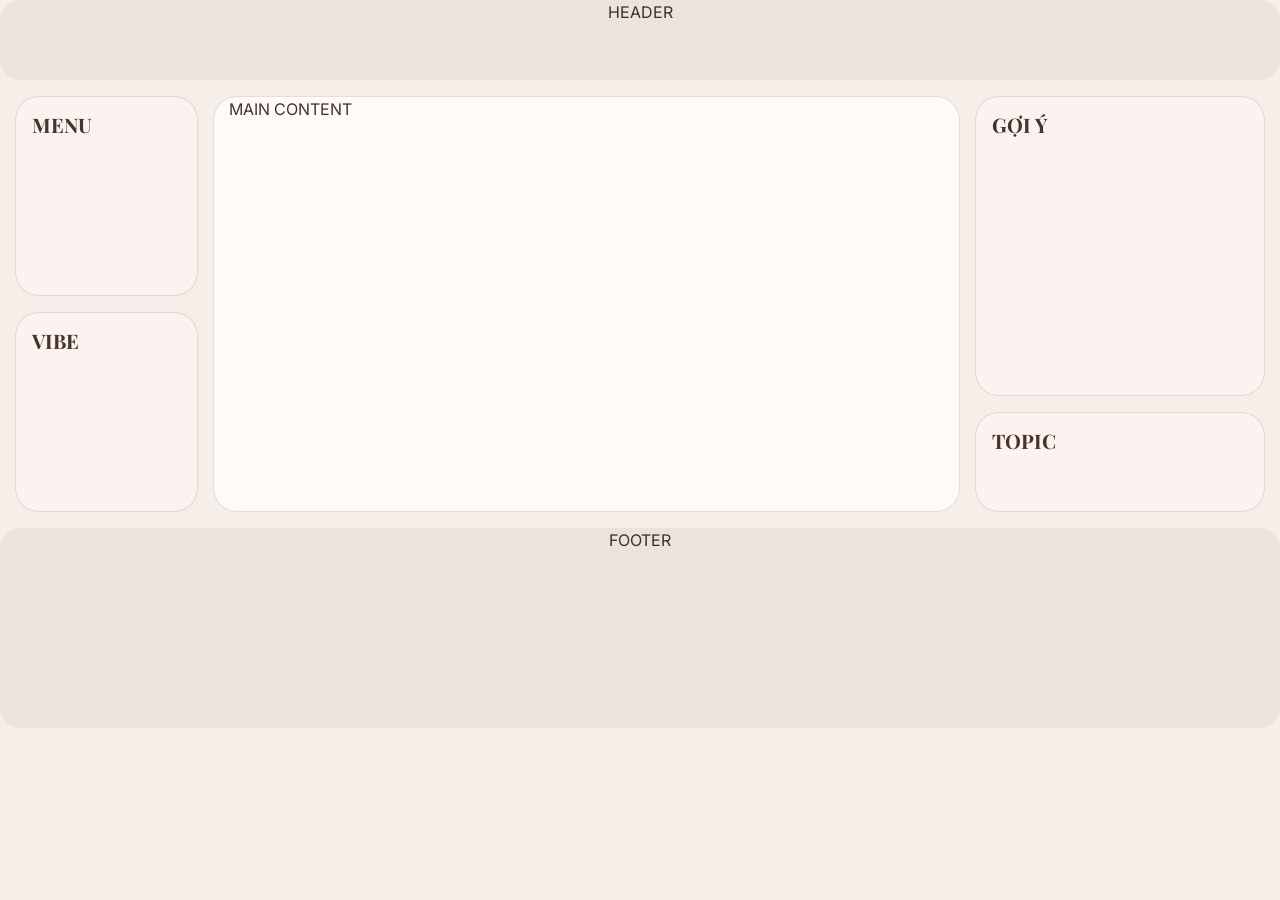
==== index.html @ 532f4265 "init: basic layout" ====
<!DOCTYPE html>
<html>
<head>
    <title>Layout Trang Chủ</title>
    <meta charset="UTF-8">

    <!-- Bootstrap -->
    <link rel="stylesheet" href="https://cdn.jsdelivr.net/npm/bootstrap@4.6.2/dist/css/bootstrap.min.css">

    <!-- Font -->
    <link href="https://fonts.googleapis.com/css2?family=Inter:wght@400;600&family=Playfair+Display:wght@700&display=swap" rel="stylesheet">

    <!-- CSS -->
    <link rel="stylesheet" href="style.css">
</head>
<body>

<div class="container-fluid">

    <!-- HEADER -->
    <div class="row">
        <div class="col-12 bg-dark text-center" style="height: 80px;">
            HEADER
        </div>
    </div>

    <!-- MAIN -->
    <div class="row mt-3">

        <!-- LEFT -->
        <div class="col-md-2">
            <div class="bg-light p-3 mb-3" style="min-height: 200px;">
                <h5>MENU</h5>
            </div>

            <div class="bg-light p-3" style="min-height: 200px;">
                <h5>VIBE</h5>
            </div>
        </div>

        <!-- CENTER -->
        <div class="col-md-7 bg-white" style="min-height: 400px;">
            MAIN CONTENT
        </div>

        <!-- RIGHT -->
        <div class="col-md-3">
            <div class="bg-light p-3 mb-3" style="min-height: 300px;">
                <h5>GỢI Ý</h5>
            </div>

            <div class="bg-light p-3" style="min-height: 100px;">
                <h5>TOPIC</h5>
            </div>
        </div>
    </div>

    <!-- FOOTER -->
    <div class="row mt-3">
        <div class="col-12 bg-dark text-center" style="height: 200px;">
            FOOTER
        </div>
    </div>

</div>

</body>
</html>
---- style.css ----
body {
    background-color: #f5eee9;
    color: #46332c;
    font-family: 'Inter', sans-serif;
}

/* HEADER + FOOTER */
.bg-dark {
    background-color: #eee2dc !important;
    color: #3b312d !important;
    border-radius: 20px;
}


/* BOX */
.bg-light {
    background-color: #fcf2ef !important;
    border: 1px solid rgba(121, 91, 74, 0.18);
    border-radius: 24px;
}

/* MAIN */
.bg-white {
    background-color: #fffaf7 !important;
    border: 1px solid rgba(121, 91, 74, 0.18);
    border-radius: 24px;
}

/* TIÊU ĐỀ */
h5 {
    color: #46332c;
    font-weight: 700;
    font-family: 'Playfair Display', serif;
}

/* BUTTON */
.btn-pink {
    background-color: #d69096;
    color: white;
    border: none;
}

.btn-pink:hover {
    background-color: #be7079;
}
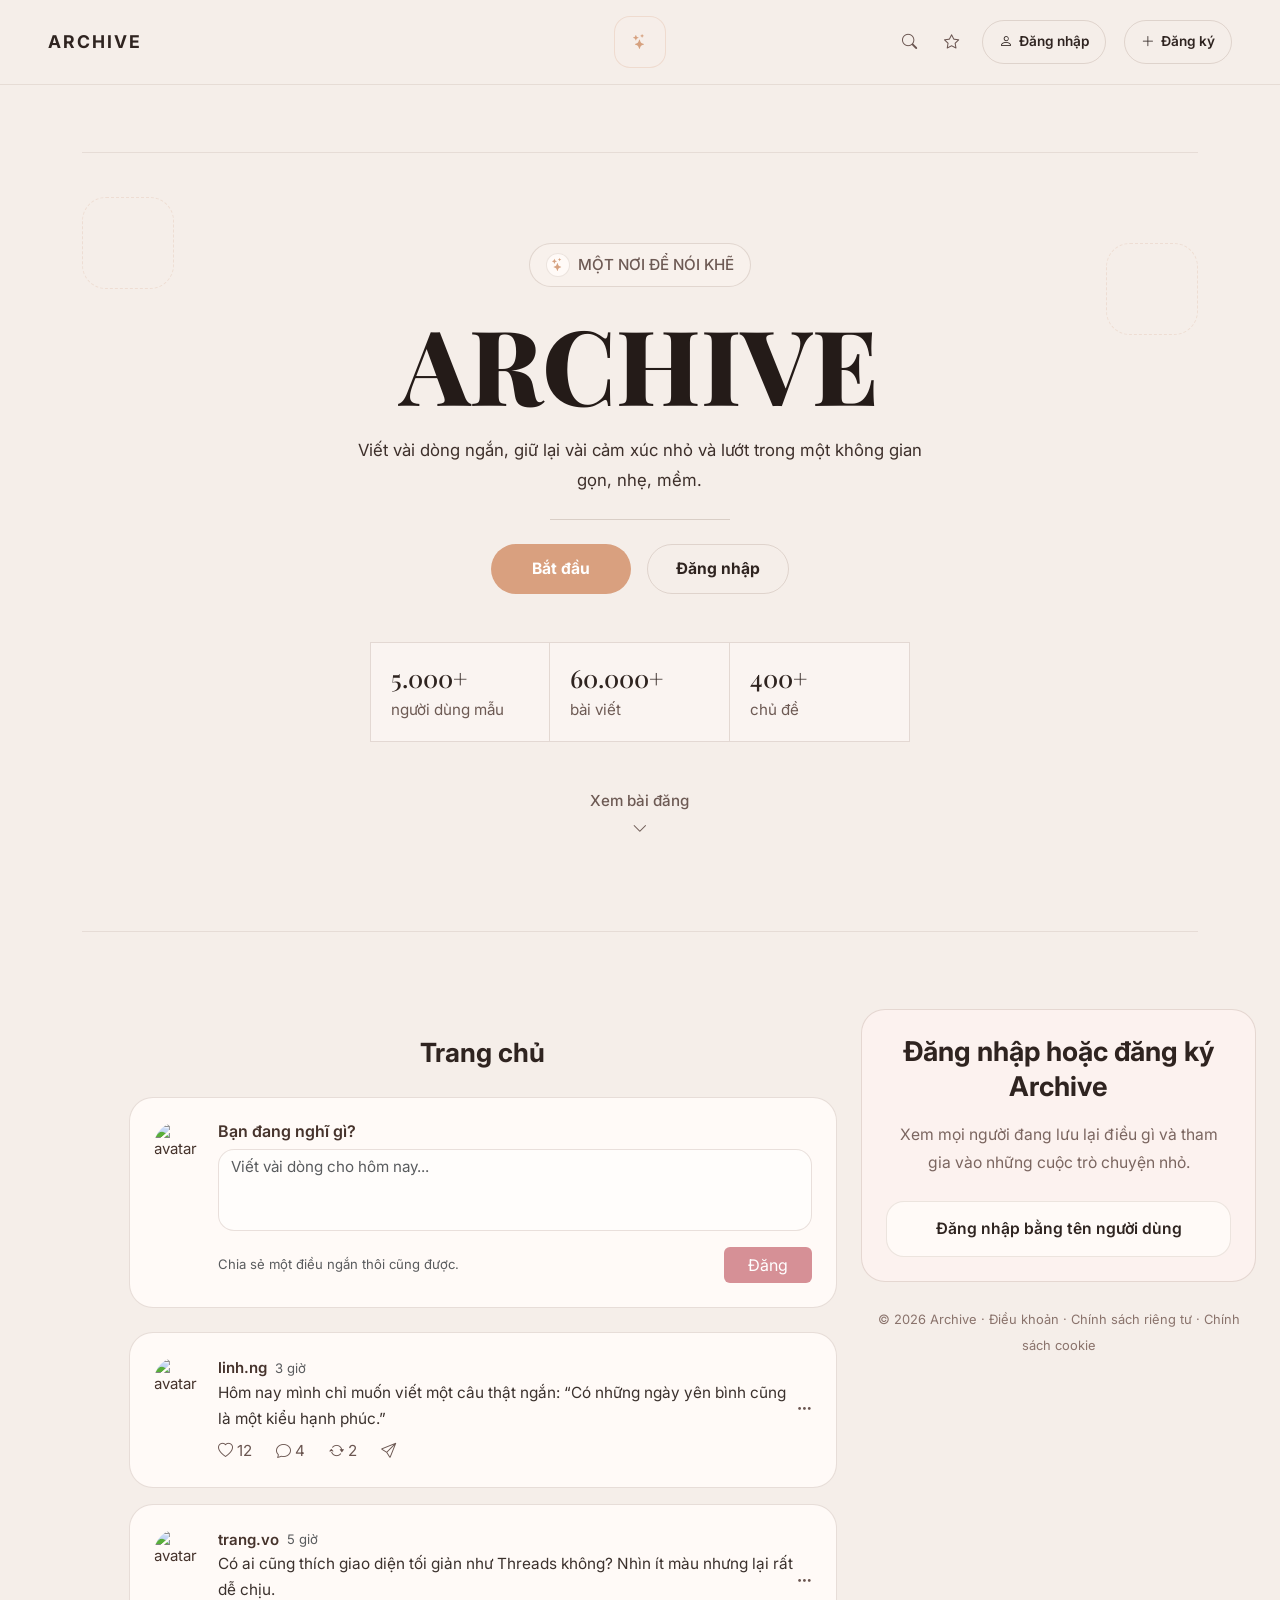
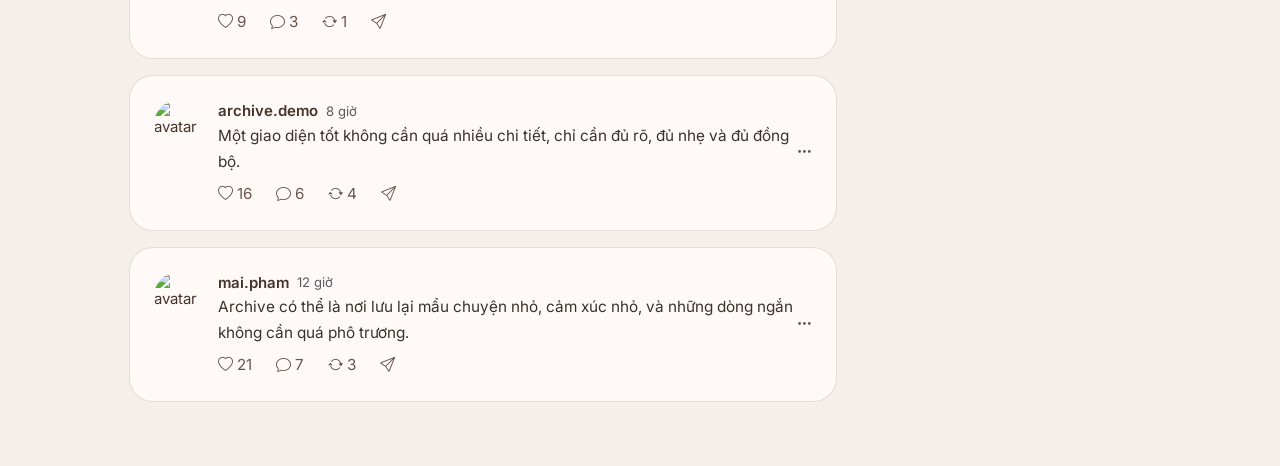
==== commit d50773e3: "update layout + fix header + style" ====
--- a/index.html
+++ b/index.html
@@ -1,68 +1,312 @@
 <!DOCTYPE html>
-<html>
+<html lang="vi">
 <head>
-    <title>Layout Trang Chủ</title>
     <meta charset="UTF-8">
+    <meta name="viewport" content="width=device-width, initial-scale=1.0">
+    <title>Archive</title>
 
     <!-- Bootstrap -->
-    <link rel="stylesheet" href="https://cdn.jsdelivr.net/npm/bootstrap@4.6.2/dist/css/bootstrap.min.css">
-
-    <!-- Font -->
-    <link href="https://fonts.googleapis.com/css2?family=Inter:wght@400;600&family=Playfair+Display:wght@700&display=swap" rel="stylesheet">
-
-    <!-- CSS -->
+    <link href="https://cdn.jsdelivr.net/npm/bootstrap@5.3.3/dist/css/bootstrap.min.css" rel="stylesheet">
+
+    <!-- Bootstrap Icons -->
+    <link rel="stylesheet" href="https://cdn.jsdelivr.net/npm/bootstrap-icons@1.11.3/font/bootstrap-icons.min.css">
+
+    <!-- Google Fonts -->
+    <link rel="preconnect" href="https://fonts.googleapis.com">
+    <link rel="preconnect" href="https://fonts.gstatic.com" crossorigin>
+    <link href="https://fonts.googleapis.com/css2?family=Inter:wght@400;500;600;700&family=Playfair+Display:wght@600;700;800&display=swap" rel="stylesheet">
+
     <link rel="stylesheet" href="style.css">
 </head>
 <body>
 
-<div class="container-fluid">
-
     <!-- HEADER -->
-    <div class="row">
-        <div class="col-12 bg-dark text-center" style="height: 80px;">
-            HEADER
+    <header class="archive-header">
+    <div class="container-fluid px-4 px-lg-5">
+        <div class="row align-items-center py-3">
+
+            <!-- LEFT -->
+            <div class="col-4 d-flex align-items-center">
+                <div class="brand-logo">ARCHIVE</div>
+            </div>
+
+            <!-- CENTER -->
+            <div class="col-4 d-flex justify-content-center align-items-center">
+                <div class="header-badge">
+                    <i class="bi bi-stars"></i>
+                </div>
+            </div>
+
+            <!-- RIGHT -->
+            <div class="col-4 d-flex justify-content-end align-items-center">
+                <div class="header-actions">
+                    <a href="#" class="header-search-btn" title="Tìm kiếm">
+                        <i class="bi bi-search"></i>
+                    </a>
+
+                    <a href="#" class="header-star-btn" title="About us">
+                        <i class="bi bi-star"></i>
+                    </a>
+
+                    <a href="login.html" class="header-login-btn" title="Đăng nhập">
+                        <i class="bi bi-person"></i>
+                        <span>Đăng nhập</span>
+                    </a>
+
+                    <a href="register.html" class="header-register-btn" title="Đăng ký">
+                        <i class="bi bi-plus-lg"></i>
+                        <span>Đăng ký</span>
+                    </a>
+                </div>
+            </div>
+
         </div>
     </div>
-
-    <!-- MAIN -->
-    <div class="row mt-3">
-
-        <!-- LEFT -->
-        <div class="col-md-2">
-            <div class="bg-light p-3 mb-3" style="min-height: 200px;">
-                <h5>MENU</h5>
-            </div>
-
-            <div class="bg-light p-3" style="min-height: 200px;">
-                <h5>VIBE</h5>
+</header>
+
+    <!-- HERO / LANDING -->
+    <section class="hero-section d-flex align-items-center">
+        <div class="container">
+            <div class="hero-wrap position-relative">
+                <div class="floating-shape shape-left-top"></div>
+                <div class="floating-shape shape-right-top"></div>
+
+                <div class="row justify-content-center">
+                    <div class="col-lg-10">
+                        <div class="text-center hero-content">
+                            <div class="hero-pill d-inline-flex align-items-center gap-2 mb-4">
+                                <span class="mini-star"><i class="bi bi-stars"></i></span>
+                                <span>MỘT NƠI ĐỂ NÓI KHẼ</span>
+                            </div>
+
+                            <h1 class="hero-title">ARCHIVE</h1>
+
+                            <p class="hero-subtitle mx-auto">
+                                Viết vài dòng ngắn, giữ lại vài cảm xúc nhỏ và lướt trong một không gian gọn, nhẹ, mềm.
+                            </p>
+
+                            <div class="hero-divider mx-auto mb-4"></div>
+
+                            <div class="d-flex flex-column flex-sm-row justify-content-center gap-3 mb-5">
+                                <button class="btn hero-main-btn" onclick="scrollToFeed()">Bắt đầu</button>
+                                <a href="login.html" class="btn hero-outline-btn">Đăng nhập</a>
+                            </div>
+
+                            <div class="hero-stats mx-auto">
+                                <div class="row g-0">
+                                    <div class="col-4">
+                                        <div class="stat-box">
+                                            <h4>5.000+</h4>
+                                            <p>người dùng mẫu</p>
+                                        </div>
+                                    </div>
+                                    <div class="col-4">
+                                        <div class="stat-box">
+                                            <h4>60.000+</h4>
+                                            <p>bài viết</p>
+                                        </div>
+                                    </div>
+                                    <div class="col-4">
+                                        <div class="stat-box">
+                                            <h4>400+</h4>
+                                            <p>chủ đề</p>
+                                        </div>
+                                    </div>
+                                </div>
+                            </div>
+
+                            <div class="scroll-down mt-5" onclick="scrollToFeed()">
+                                <span>Xem bài đăng</span>
+                                <i class="bi bi-chevron-down"></i>
+                            </div>
+                        </div>
+                    </div>
+                </div>
             </div>
         </div>
-
-        <!-- CENTER -->
-        <div class="col-md-7 bg-white" style="min-height: 400px;">
-            MAIN CONTENT
+    </section>
+
+    <!-- FEED SECTION -->
+    <section id="feed-section" class="feed-section py-5">
+        <div class="container-fluid px-3 px-lg-4">
+            <div class="row g-4">
+
+                <!-- LEFT SIDEBAR -->
+                <div class="col-lg-1 d-none d-lg-block">
+                    <aside class="left-sidebar d-flex flex-column align-items-center gap-4">
+                        <div class="sidebar-logo">
+                            <i class="bi bi-circle-square"></i>
+                        </div>
+                        <a href="#" class="sidebar-icon active"><i class="bi bi-house-door-fill"></i></a>
+                        <a href="#" class="sidebar-icon"><i class="bi bi-search"></i></a>
+                        <a href="#" class="sidebar-icon"><i class="bi bi-plus-square"></i></a>
+                        <a href="#" class="sidebar-icon"><i class="bi bi-heart"></i></a>
+                        <a href="#" class="sidebar-icon"><i class="bi bi-person"></i></a>
+                        <a href="#" class="sidebar-icon mt-auto"><i class="bi bi-pin-angle"></i></a>
+                    </aside>
+                </div>
+
+                <!-- MAIN FEED -->
+                <div class="col-lg-7 col-md-8">
+                    <div class="feed-title text-center mb-4">Trang chủ</div>
+
+                    <div class="bg-white p-3 p-md-4 mb-4 post-composer">
+                        <div class="d-flex gap-3 align-items-start">
+                            <img src="https://i.pravatar.cc/60?img=12" class="avatar" alt="avatar">
+                            <div class="flex-grow-1">
+                                <h6 class="mb-2 fw-semibold">Bạn đang nghĩ gì?</h6>
+                                <textarea class="form-control composer-input" rows="3" placeholder="Viết vài dòng cho hôm nay..."></textarea>
+                                <div class="d-flex justify-content-between align-items-center mt-3">
+                                    <small class="text-muted">Chia sẻ một điều ngắn thôi cũng được.</small>
+                                    <button class="btn btn-pink px-4">Đăng</button>
+                                </div>
+                            </div>
+                        </div>
+                    </div>
+
+                    <div class="bg-white post-card mb-3">
+                        <div class="p-3 p-md-4">
+                            <div class="d-flex justify-content-between">
+                                <div class="d-flex gap-3">
+                                    <img src="https://i.pravatar.cc/60?img=32" class="avatar" alt="avatar">
+                                    <div>
+                                        <div class="d-flex align-items-center gap-2 flex-wrap">
+                                            <span class="fw-semibold">linh.ng</span>
+                                            <span class="text-muted small">3 giờ</span>
+                                        </div>
+                                        <p class="post-text mb-2">
+                                            Hôm nay mình chỉ muốn viết một câu thật ngắn:
+                                            “Có những ngày yên bình cũng là một kiểu hạnh phúc.”
+                                        </p>
+                                        <div class="post-actions d-flex gap-4">
+                                            <button type="button"><i class="bi bi-heart"></i> 12</button>
+                                            <button type="button"><i class="bi bi-chat"></i> 4</button>
+                                            <button type="button"><i class="bi bi-arrow-repeat"></i> 2</button>
+                                            <button type="button"><i class="bi bi-send"></i></button>
+                                        </div>
+                                    </div>
+                                </div>
+                                <button type="button" class="more-btn"><i class="bi bi-three-dots"></i></button>
+                            </div>
+                        </div>
+                    </div>
+
+                    <div class="bg-white post-card mb-3">
+                        <div class="p-3 p-md-4">
+                            <div class="d-flex justify-content-between">
+                                <div class="d-flex gap-3">
+                                    <img src="https://i.pravatar.cc/60?img=15" class="avatar" alt="avatar">
+                                    <div>
+                                        <div class="d-flex align-items-center gap-2 flex-wrap">
+                                            <span class="fw-semibold">trang.vo</span>
+                                            <span class="text-muted small">5 giờ</span>
+                                        </div>
+                                        <p class="post-text mb-2">
+                                            Có ai cũng thích giao diện tối giản như Threads không?
+                                            Nhìn ít màu nhưng lại rất dễ chịu.
+                                        </p>
+                                        <div class="post-actions d-flex gap-4">
+                                            <button type="button"><i class="bi bi-heart"></i> 9</button>
+                                            <button type="button"><i class="bi bi-chat"></i> 3</button>
+                                            <button type="button"><i class="bi bi-arrow-repeat"></i> 1</button>
+                                            <button type="button"><i class="bi bi-send"></i></button>
+                                        </div>
+                                    </div>
+                                </div>
+                                <button type="button" class="more-btn"><i class="bi bi-three-dots"></i></button>
+                            </div>
+                        </div>
+                    </div>
+
+                    <div class="bg-white post-card mb-3">
+                        <div class="p-3 p-md-4">
+                            <div class="d-flex justify-content-between">
+                                <div class="d-flex gap-3">
+                                    <img src="https://i.pravatar.cc/60?img=25" class="avatar" alt="avatar">
+                                    <div>
+                                        <div class="d-flex align-items-center gap-2 flex-wrap">
+                                            <span class="fw-semibold">archive.demo</span>
+                                            <span class="text-muted small">8 giờ</span>
+                                        </div>
+                                        <p class="post-text mb-2">
+                                            Một giao diện tốt không cần quá nhiều chi tiết,
+                                            chỉ cần đủ rõ, đủ nhẹ và đủ đồng bộ.
+                                        </p>
+                                        <div class="post-actions d-flex gap-4">
+                                            <button type="button"><i class="bi bi-heart"></i> 16</button>
+                                            <button type="button"><i class="bi bi-chat"></i> 6</button>
+                                            <button type="button"><i class="bi bi-arrow-repeat"></i> 4</button>
+                                            <button type="button"><i class="bi bi-send"></i></button>
+                                        </div>
+                                    </div>
+                                </div>
+                                <button type="button" class="more-btn"><i class="bi bi-three-dots"></i></button>
+                            </div>
+                        </div>
+                    </div>
+
+                    <div class="bg-white post-card mb-3">
+                        <div class="p-3 p-md-4">
+                            <div class="d-flex justify-content-between">
+                                <div class="d-flex gap-3">
+                                    <img src="https://i.pravatar.cc/60?img=48" class="avatar" alt="avatar">
+                                    <div>
+                                        <div class="d-flex align-items-center gap-2 flex-wrap">
+                                            <span class="fw-semibold">mai.pham</span>
+                                            <span class="text-muted small">12 giờ</span>
+                                        </div>
+                                        <p class="post-text mb-2">
+                                            Archive có thể là nơi lưu lại mẩu chuyện nhỏ,
+                                            cảm xúc nhỏ, và những dòng ngắn không cần quá phô trương.
+                                        </p>
+                                        <div class="post-actions d-flex gap-4">
+                                            <button type="button"><i class="bi bi-heart"></i> 21</button>
+                                            <button type="button"><i class="bi bi-chat"></i> 7</button>
+                                            <button type="button"><i class="bi bi-arrow-repeat"></i> 3</button>
+                                            <button type="button"><i class="bi bi-send"></i></button>
+                                        </div>
+                                    </div>
+                                </div>
+                                <button type="button" class="more-btn"><i class="bi bi-three-dots"></i></button>
+                            </div>
+                        </div>
+                    </div>
+                </div>
+
+                <!-- RIGHT PANEL -->
+                <div class="col-lg-4 col-md-4 mt-4 mt-md-0">
+                    <div class="bg-light login-card p-4">
+                        <h2 class="login-card-title text-center mb-3">
+                            Đăng nhập hoặc đăng ký Archive
+                        </h2>
+                        <p class="text-center login-card-text mb-4">
+                            Xem mọi người đang lưu lại điều gì và tham gia vào những cuộc trò chuyện nhỏ.
+                        </p>
+
+                        <button type="button" class="username-login-btn w-100">
+                            Đăng nhập bằng tên người dùng
+                        </button>
+                    </div>
+
+                    <div class="feed-footer text-center mt-4">
+                        <small>
+                            © 2026 Archive · Điều khoản · Chính sách riêng tư · Chính sách cookie
+                        </small>
+                    </div>
+                </div>
+
+            </div>
         </div>
-
-        <!-- RIGHT -->
-        <div class="col-md-3">
-            <div class="bg-light p-3 mb-3" style="min-height: 300px;">
-                <h5>GỢI Ý</h5>
-            </div>
-
-            <div class="bg-light p-3" style="min-height: 100px;">
-                <h5>TOPIC</h5>
-            </div>
-        </div>
-    </div>
-
-    <!-- FOOTER -->
-    <div class="row mt-3">
-        <div class="col-12 bg-dark text-center" style="height: 200px;">
-            FOOTER
-        </div>
-    </div>
-
-</div>
-
+    </section>
+
+    <script>
+        function scrollToFeed() {
+            document.getElementById("feed-section").scrollIntoView({
+                behavior: "smooth"
+            });
+        }
+    </script>
+
+    <script src="https://cdn.jsdelivr.net/npm/bootstrap@5.3.3/dist/js/bootstrap.bundle.min.js"></script>
 </body>
 </html>
--- a/style.css
+++ b/style.css
@@ -2,6 +2,7 @@
     background-color: #f5eee9;
     color: #46332c;
     font-family: 'Inter', sans-serif;
+    font-size: 15px;
 }
 
 /* HEADER + FOOTER */
@@ -11,7 +12,6 @@
     border-radius: 20px;
 }
 
-
 /* BOX */
 .bg-light {
     background-color: #fcf2ef !important;
@@ -42,4 +42,514 @@
 
 .btn-pink:hover {
     background-color: #be7079;
+}
+
+/* =========================
+   INDEX PAGE
+========================= */
+
+html {
+    scroll-behavior: smooth;
+}
+
+/* ===== HEADER FIXED ===== */
+.archive-header {
+    position: sticky;
+    top: 0;
+    z-index: 999;
+    background-color: rgba(245, 238, 233, 0.95);
+    border-bottom: 1px solid rgba(121, 91, 74, 0.12);
+}
+
+/* reset link trong header */
+.header-actions a,
+.header-actions a:visited,
+.header-actions a:hover,
+.header-actions a:active,
+.header-actions a:focus {
+    text-decoration: none !important;
+}
+
+/* logo chữ bên trái */
+.brand-logo {
+    font-size: 1.1rem;
+    font-weight: 700;
+    letter-spacing: 2px;
+    color: #2f2420;
+}
+
+/* logo icon ở giữa */
+.header-badge {
+    width: 52px;
+    height: 52px;
+    border: 1px solid rgba(214, 160, 127, 0.25);
+    border-radius: 16px;
+    display: flex;
+    align-items: center;
+    justify-content: center;
+    background: #f6eee9;
+    color: #d6a17f;
+}
+
+.header-badge i {
+    font-size: 0.95rem;
+    line-height: 1;
+}
+
+/* cụm bên phải */
+.header-actions {
+    display: flex;
+    align-items: center;
+    justify-content: flex-end;
+    gap: 18px;
+    flex-wrap: nowrap;
+}
+
+/* kính lúp + sao */
+.header-search-btn,
+.header-star-btn {
+    display: inline-flex;
+    align-items: center;
+    justify-content: center;
+    color: #6a5550 !important;
+    flex-shrink: 0;
+    line-height: 1;
+}
+
+/* cho 2 icon cách đều nhau */
+.header-search-btn,
+.header-star-btn {
+    width: 24px;
+    height: 24px;
+}
+
+.header-search-btn i,
+.header-star-btn i {
+    font-size: 0.95rem;
+    line-height: 1;
+}
+
+.header-search-btn:hover,
+.header-star-btn:hover {
+    color: #2f2420 !important;
+}
+
+/* nút đăng nhập + đăng ký */
+.header-login-btn,
+.header-register-btn {
+    display: inline-flex;
+    align-items: center;
+    justify-content: center;
+    gap: 6px;
+    min-height: 44px;
+    padding: 0 16px;
+    border-radius: 999px;
+    font-weight: 600;
+    font-size: 0.85rem;
+    color: #2f2420 !important;
+    border: 1px solid rgba(121, 91, 74, 0.18);
+    background: transparent;
+    flex-shrink: 0;
+    line-height: 1;
+}
+
+.header-login-btn i,
+.header-register-btn i {
+    font-size: 0.85rem;
+    line-height: 1;
+}
+
+.header-login-btn span,
+.header-register-btn span {
+    line-height: 1;
+}
+
+.header-login-btn:hover,
+.header-register-btn:hover {
+    background-color: #eee2dc;
+    color: #2f2420 !important;
+}
+
+/* ===== HERO ===== */
+.hero-section {
+    min-height: 100vh;
+    padding: 50px 0 36px;
+}
+
+.hero-wrap {
+    min-height: calc(100vh - 120px);
+    border-top: 1px solid rgba(121, 91, 74, 0.12);
+    border-bottom: 1px solid rgba(121, 91, 74, 0.12);
+    display: flex;
+    align-items: center;
+    justify-content: center;
+    padding: 36px 0;
+}
+
+.hero-content {
+    max-width: 900px;
+}
+
+.hero-pill {
+    padding: 9px 16px;
+    border: 1px solid rgba(121, 91, 74, 0.18);
+    border-radius: 999px;
+    color: #6d5a54;
+    font-weight: 500;
+    background-color: #f8f1ec;
+    font-size: 0.95rem;
+}
+
+.mini-star {
+    width: 24px;
+    height: 24px;
+    border-radius: 50%;
+    display: inline-flex;
+    align-items: center;
+    justify-content: center;
+    background-color: #fffaf7;
+    color: #d6a17f;
+    border: 1px solid rgba(121, 91, 74, 0.14);
+}
+
+.mini-star i {
+    font-size: 0.8rem;
+}
+
+.hero-title {
+    font-family: 'Playfair Display', serif;
+    font-size: clamp(3.5rem, 10vw, 6.5rem);
+    font-weight: 800;
+    line-height: 1;
+    color: #241b18;
+    margin-bottom: 20px;
+}
+
+.hero-subtitle {
+    max-width: 760px;
+    font-size: 1.05rem;
+    line-height: 1.8;
+    color: #3d2f2a;
+    margin-bottom: 24px;
+}
+
+.hero-divider {
+    width: 180px;
+    height: 1px;
+    background-color: rgba(121, 91, 74, 0.22);
+}
+
+.hero-main-btn {
+    background-color: #d9a07f;
+    color: white;
+    border: none;
+    border-radius: 999px;
+    padding: 12px 28px;
+    font-weight: 700;
+    min-width: 140px;
+    font-size: 0.98rem;
+}
+
+.hero-main-btn:hover {
+    background-color: #c98c68;
+    color: white;
+}
+
+.hero-outline-btn {
+    background-color: transparent;
+    color: #2f2420;
+    border: 1px solid rgba(121, 91, 74, 0.18);
+    border-radius: 999px;
+    padding: 12px 28px;
+    font-weight: 700;
+    min-width: 140px;
+    font-size: 0.98rem;
+}
+
+.hero-outline-btn:hover {
+    background-color: #eee2dc;
+}
+
+.hero-stats {
+    max-width: 540px;
+    border: 1px solid rgba(121, 91, 74, 0.18);
+    background-color: rgba(255, 250, 247, 0.55);
+}
+
+.stat-box {
+    text-align: left;
+    padding: 20px;
+    border-right: 1px solid rgba(121, 91, 74, 0.18);
+}
+
+.stat-box h4 {
+    font-family: 'Playfair Display', serif;
+    font-size: 1.55rem;
+    margin-bottom: 6px;
+    color: #2f2420;
+}
+
+.stat-box p {
+    margin: 0;
+    font-size: 0.95rem;
+    color: #6d5a54;
+}
+
+.hero-stats .col-4:last-child .stat-box {
+    border-right: none;
+}
+
+.scroll-down {
+    cursor: pointer;
+    color: #6d5a54;
+    font-weight: 500;
+    display: inline-flex;
+    flex-direction: column;
+    align-items: center;
+    gap: 5px;
+    font-size: 0.95rem;
+}
+
+.scroll-down:hover {
+    color: #2f2420;
+}
+
+.floating-shape {
+    position: absolute;
+    border: 1px dashed rgba(214, 160, 127, 0.25);
+    border-radius: 24px;
+    opacity: 0.8;
+}
+
+.shape-left-top {
+    width: 92px;
+    height: 92px;
+    left: 0;
+    top: 44px;
+}
+
+.shape-right-top {
+    width: 92px;
+    height: 92px;
+    right: 0;
+    top: 90px;
+}
+
+/* ===== FEED ===== */
+.feed-section {
+    min-height: 100vh;
+    padding-top: 70px;
+}
+
+.feed-title {
+    font-size: 1.65rem;
+    font-weight: 700;
+    color: #2f2420;
+    margin-bottom: 22px;
+}
+
+.left-sidebar {
+    position: sticky;
+    top: 110px;
+    height: calc(100vh - 130px);
+    padding-top: 10px;
+}
+
+.sidebar-logo {
+    font-size: 1.8rem;
+    color: #241b18;
+}
+
+.sidebar-icon {
+    width: 48px;
+    height: 48px;
+    border-radius: 14px;
+    display: flex;
+    align-items: center;
+    justify-content: center;
+    color: #7c6660;
+    background-color: transparent;
+    text-decoration: none;
+    font-size: 1.25rem;
+}
+
+.sidebar-icon:hover,
+.sidebar-icon.active {
+    background-color: #eee2dc;
+    color: #2f2420;
+}
+
+.post-composer,
+.post-card,
+.login-card {
+    border-radius: 24px;
+}
+
+.avatar {
+    width: 48px;
+    height: 48px;
+    border-radius: 50%;
+    object-fit: cover;
+    flex-shrink: 0;
+}
+
+.composer-input {
+    border-radius: 16px;
+    border: 1px solid rgba(121, 91, 74, 0.16);
+    background-color: #fffdfb;
+    resize: none;
+    box-shadow: none !important;
+    font-size: 0.95rem;
+}
+
+.post-text {
+    font-size: 0.96rem;
+    color: #3b312d;
+    line-height: 1.7;
+}
+
+.post-actions button,
+.more-btn {
+    border: none;
+    background: transparent;
+    color: #6a5550;
+    font-size: 0.95rem;
+    padding: 0;
+}
+
+.post-actions button:hover,
+.more-btn:hover {
+    color: #2f2420;
+}
+
+/* ===== LOGIN CARD ===== */
+.login-card-title {
+    font-size: 1.7rem;
+    line-height: 1.3;
+    color: #2f2420;
+    font-weight: 700;
+}
+
+.login-card-text {
+    color: #7b6660;
+    font-size: 0.98rem;
+    line-height: 1.8;
+}
+
+.username-login-btn {
+    border-radius: 18px;
+    padding: 15px 18px;
+    font-weight: 600;
+    border: 1px solid rgba(121, 91, 74, 0.14);
+    background-color: #fffaf7;
+    color: #2f2420;
+    font-size: 0.98rem;
+}
+
+.username-login-btn:hover {
+    background-color: #f5ebe5;
+}
+
+.feed-footer {
+    color: #8a736c;
+    line-height: 1.8;
+    font-size: 0.92rem;
+}
+
+/* ===== RESPONSIVE ===== */
+@media (max-width: 991.98px) {
+    .brand-logo {
+        font-size: 1rem;
+    }
+
+    .hero-subtitle {
+        font-size: 1rem;
+    }
+
+    .feed-section {
+        padding-top: 40px;
+    }
+
+    .header-actions {
+        gap: 12px;
+    }
+
+    .header-login-btn,
+    .header-register-btn {
+        min-height: 40px;
+        padding: 0 12px;
+        font-size: 0.8rem;
+    }
+
+    .header-search-btn,
+    .header-star-btn {
+        width: 20px;
+        height: 20px;
+    }
+}
+
+@media (max-width: 767.98px) {
+    .brand-logo {
+        font-size: 0.95rem;
+    }
+
+    .header-actions {
+        gap: 8px;
+    }
+
+    .header-badge {
+        width: 44px;
+        height: 44px;
+        border-radius: 14px;
+    }
+
+    .header-badge i {
+        font-size: 0.8rem;
+    }
+
+    .header-login-btn,
+    .header-register-btn {
+        min-height: 36px;
+        padding: 0 10px;
+        font-size: 0.76rem;
+        gap: 4px;
+    }
+
+    .header-login-btn i,
+    .header-register-btn i {
+        font-size: 0.76rem;
+    }
+
+    .hero-section {
+        padding: 28px 0;
+    }
+
+    .hero-wrap {
+        min-height: auto;
+        padding: 38px 0 52px;
+    }
+
+    .hero-title {
+        font-size: clamp(3rem, 12vw, 4.8rem);
+    }
+
+    .hero-subtitle {
+        font-size: 0.96rem;
+    }
+
+    .stat-box {
+        padding: 14px 10px;
+    }
+
+    .stat-box h4 {
+        font-size: 1.2rem;
+    }
+
+    .stat-box p {
+        font-size: 0.82rem;
+    }
+
+    .login-card-title {
+        font-size: 1.35rem;
+    }
 }
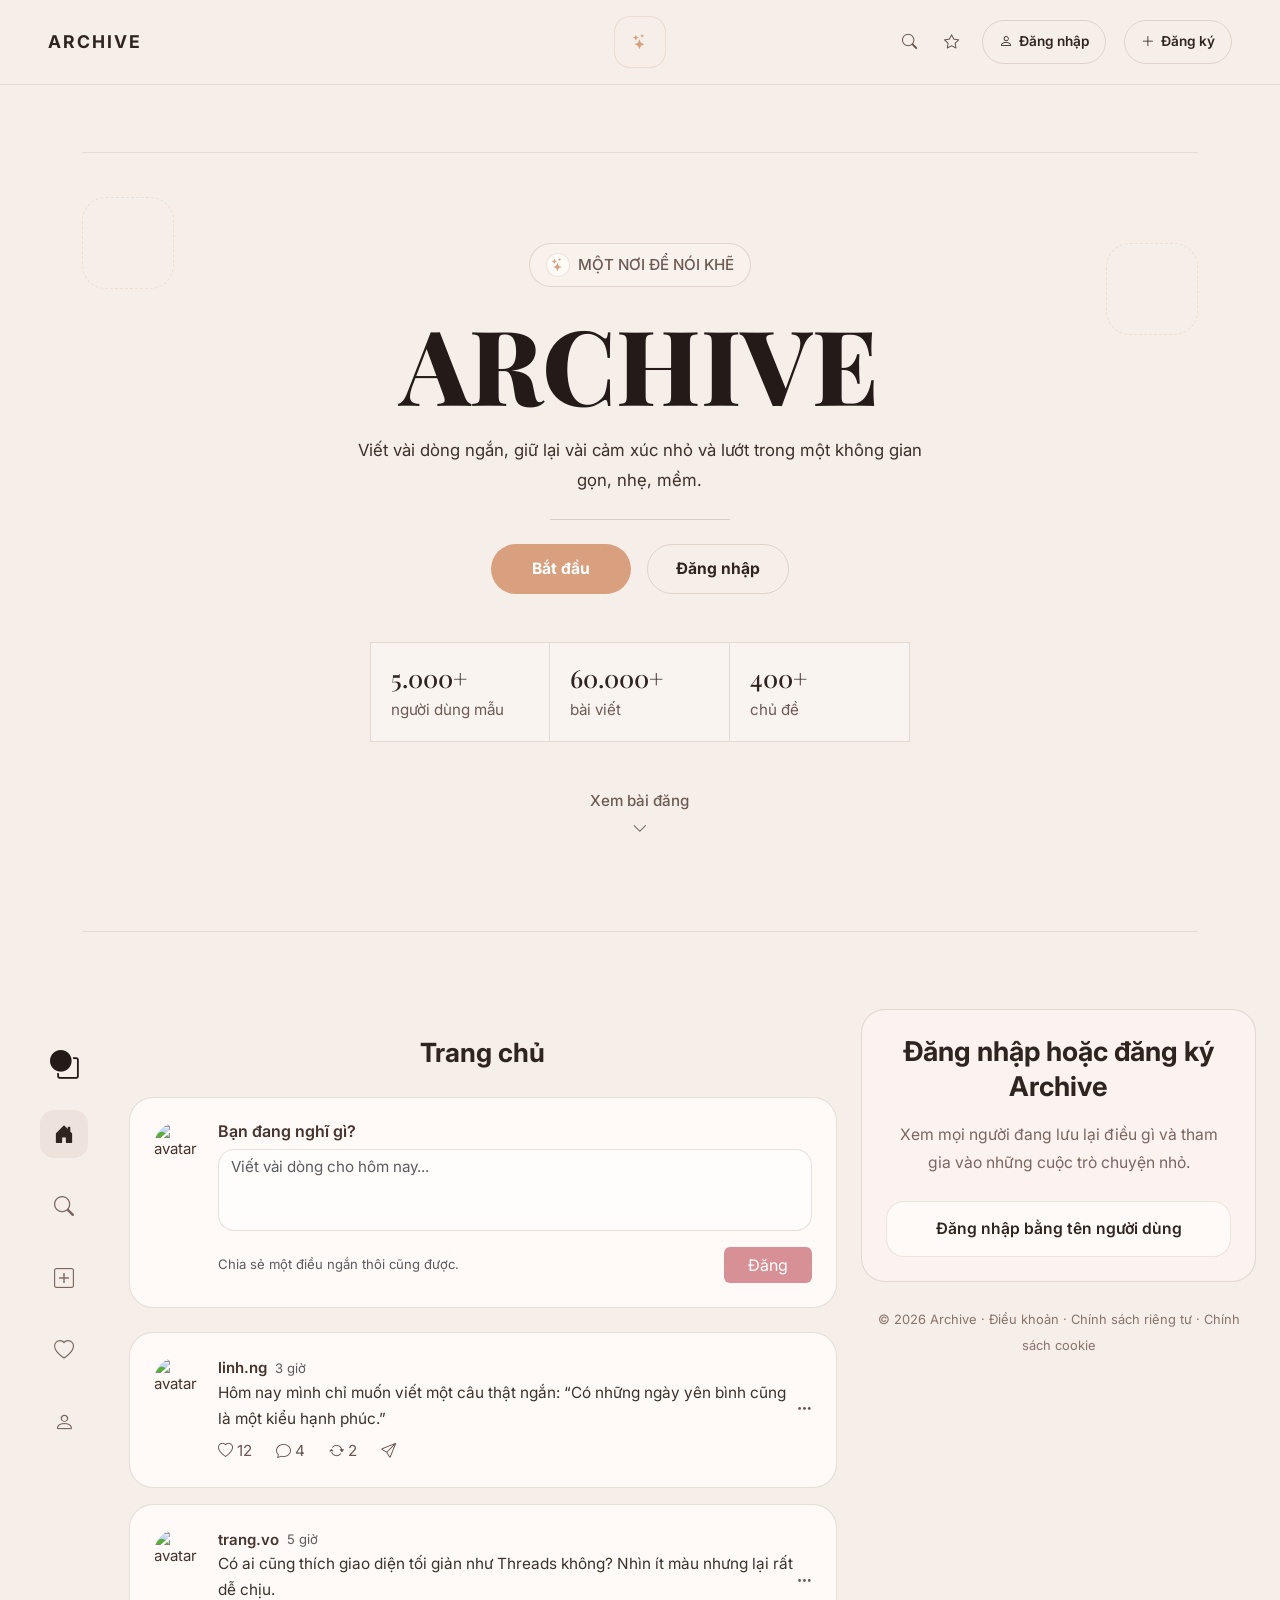
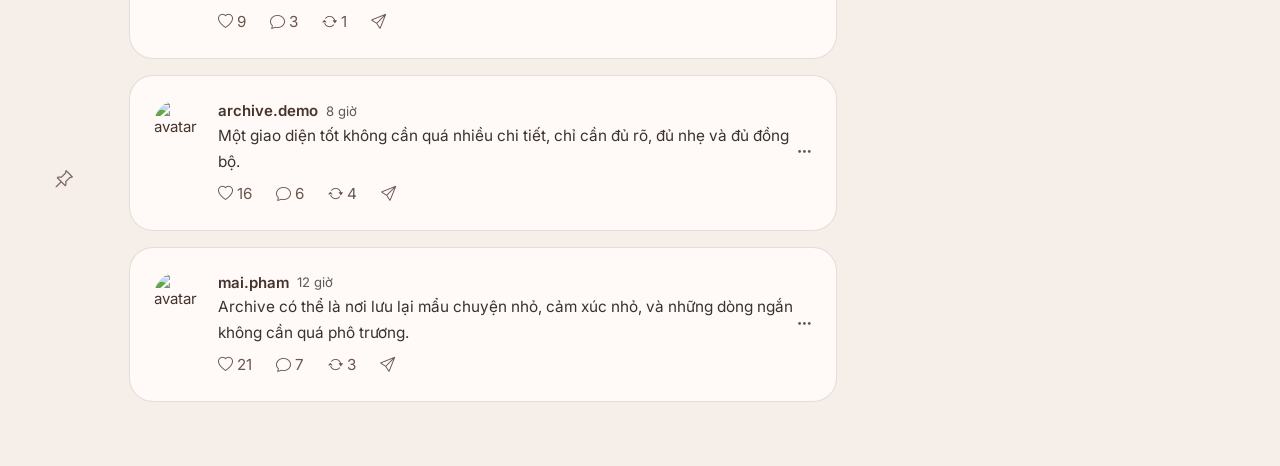
==== commit 6d5b60ea: "move style.css vào css folder + fix path" ====
--- a/index.html
+++ b/index.html
@@ -16,7 +16,7 @@
     <link rel="preconnect" href="https://fonts.gstatic.com" crossorigin>
     <link href="https://fonts.googleapis.com/css2?family=Inter:wght@400;500;600;700&family=Playfair+Display:wght@600;700;800&display=swap" rel="stylesheet">
 
-    <link rel="stylesheet" href="style.css">
+    <link rel="stylesheet" href="CSS/style.css">
 </head>
 <body>
 
--- a/CSS/style.css
+++ b/CSS/style.css
@@ -0,0 +1,555 @@
+body {
+    background-color: #f5eee9;
+    color: #46332c;
+    font-family: 'Inter', sans-serif;
+    font-size: 15px;
+}
+
+/* HEADER + FOOTER */
+.bg-dark {
+    background-color: #eee2dc !important;
+    color: #3b312d !important;
+    border-radius: 20px;
+}
+
+/* BOX */
+.bg-light {
+    background-color: #fcf2ef !important;
+    border: 1px solid rgba(121, 91, 74, 0.18);
+    border-radius: 24px;
+}
+
+/* MAIN */
+.bg-white {
+    background-color: #fffaf7 !important;
+    border: 1px solid rgba(121, 91, 74, 0.18);
+    border-radius: 24px;
+}
+
+/* TIÊU ĐỀ */
+h5 {
+    color: #46332c;
+    font-weight: 700;
+    font-family: 'Playfair Display', serif;
+}
+
+/* BUTTON */
+.btn-pink {
+    background-color: #d69096;
+    color: white;
+    border: none;
+}
+
+.btn-pink:hover {
+    background-color: #be7079;
+}
+
+/* =========================
+   INDEX PAGE
+========================= */
+
+html {
+    scroll-behavior: smooth;
+}
+
+/* ===== HEADER FIXED ===== */
+.archive-header {
+    position: sticky;
+    top: 0;
+    z-index: 999;
+    background-color: rgba(245, 238, 233, 0.95);
+    border-bottom: 1px solid rgba(121, 91, 74, 0.12);
+}
+
+/* reset link trong header */
+.header-actions a,
+.header-actions a:visited,
+.header-actions a:hover,
+.header-actions a:active,
+.header-actions a:focus {
+    text-decoration: none !important;
+}
+
+/* logo chữ bên trái */
+.brand-logo {
+    font-size: 1.1rem;
+    font-weight: 700;
+    letter-spacing: 2px;
+    color: #2f2420;
+}
+
+/* logo icon ở giữa */
+.header-badge {
+    width: 52px;
+    height: 52px;
+    border: 1px solid rgba(214, 160, 127, 0.25);
+    border-radius: 16px;
+    display: flex;
+    align-items: center;
+    justify-content: center;
+    background: #f6eee9;
+    color: #d6a17f;
+}
+
+.header-badge i {
+    font-size: 0.95rem;
+    line-height: 1;
+}
+
+/* cụm bên phải */
+.header-actions {
+    display: flex;
+    align-items: center;
+    justify-content: flex-end;
+    gap: 18px;
+    flex-wrap: nowrap;
+}
+
+/* kính lúp + sao */
+.header-search-btn,
+.header-star-btn {
+    display: inline-flex;
+    align-items: center;
+    justify-content: center;
+    color: #6a5550 !important;
+    flex-shrink: 0;
+    line-height: 1;
+}
+
+/* cho 2 icon cách đều nhau */
+.header-search-btn,
+.header-star-btn {
+    width: 24px;
+    height: 24px;
+}
+
+.header-search-btn i,
+.header-star-btn i {
+    font-size: 0.95rem;
+    line-height: 1;
+}
+
+.header-search-btn:hover,
+.header-star-btn:hover {
+    color: #2f2420 !important;
+}
+
+/* nút đăng nhập + đăng ký */
+.header-login-btn,
+.header-register-btn {
+    display: inline-flex;
+    align-items: center;
+    justify-content: center;
+    gap: 6px;
+    min-height: 44px;
+    padding: 0 16px;
+    border-radius: 999px;
+    font-weight: 600;
+    font-size: 0.85rem;
+    color: #2f2420 !important;
+    border: 1px solid rgba(121, 91, 74, 0.18);
+    background: transparent;
+    flex-shrink: 0;
+    line-height: 1;
+}
+
+.header-login-btn i,
+.header-register-btn i {
+    font-size: 0.85rem;
+    line-height: 1;
+}
+
+.header-login-btn span,
+.header-register-btn span {
+    line-height: 1;
+}
+
+.header-login-btn:hover,
+.header-register-btn:hover {
+    background-color: #eee2dc;
+    color: #2f2420 !important;
+}
+
+/* ===== HERO ===== */
+.hero-section {
+    min-height: 100vh;
+    padding: 50px 0 36px;
+}
+
+.hero-wrap {
+    min-height: calc(100vh - 120px);
+    border-top: 1px solid rgba(121, 91, 74, 0.12);
+    border-bottom: 1px solid rgba(121, 91, 74, 0.12);
+    display: flex;
+    align-items: center;
+    justify-content: center;
+    padding: 36px 0;
+}
+
+.hero-content {
+    max-width: 900px;
+}
+
+.hero-pill {
+    padding: 9px 16px;
+    border: 1px solid rgba(121, 91, 74, 0.18);
+    border-radius: 999px;
+    color: #6d5a54;
+    font-weight: 500;
+    background-color: #f8f1ec;
+    font-size: 0.95rem;
+}
+
+.mini-star {
+    width: 24px;
+    height: 24px;
+    border-radius: 50%;
+    display: inline-flex;
+    align-items: center;
+    justify-content: center;
+    background-color: #fffaf7;
+    color: #d6a17f;
+    border: 1px solid rgba(121, 91, 74, 0.14);
+}
+
+.mini-star i {
+    font-size: 0.8rem;
+}
+
+.hero-title {
+    font-family: 'Playfair Display', serif;
+    font-size: clamp(3.5rem, 10vw, 6.5rem);
+    font-weight: 800;
+    line-height: 1;
+    color: #241b18;
+    margin-bottom: 20px;
+}
+
+.hero-subtitle {
+    max-width: 760px;
+    font-size: 1.05rem;
+    line-height: 1.8;
+    color: #3d2f2a;
+    margin-bottom: 24px;
+}
+
+.hero-divider {
+    width: 180px;
+    height: 1px;
+    background-color: rgba(121, 91, 74, 0.22);
+}
+
+.hero-main-btn {
+    background-color: #d9a07f;
+    color: white;
+    border: none;
+    border-radius: 999px;
+    padding: 12px 28px;
+    font-weight: 700;
+    min-width: 140px;
+    font-size: 0.98rem;
+}
+
+.hero-main-btn:hover {
+    background-color: #c98c68;
+    color: white;
+}
+
+.hero-outline-btn {
+    background-color: transparent;
+    color: #2f2420;
+    border: 1px solid rgba(121, 91, 74, 0.18);
+    border-radius: 999px;
+    padding: 12px 28px;
+    font-weight: 700;
+    min-width: 140px;
+    font-size: 0.98rem;
+}
+
+.hero-outline-btn:hover {
+    background-color: #eee2dc;
+}
+
+.hero-stats {
+    max-width: 540px;
+    border: 1px solid rgba(121, 91, 74, 0.18);
+    background-color: rgba(255, 250, 247, 0.55);
+}
+
+.stat-box {
+    text-align: left;
+    padding: 20px;
+    border-right: 1px solid rgba(121, 91, 74, 0.18);
+}
+
+.stat-box h4 {
+    font-family: 'Playfair Display', serif;
+    font-size: 1.55rem;
+    margin-bottom: 6px;
+    color: #2f2420;
+}
+
+.stat-box p {
+    margin: 0;
+    font-size: 0.95rem;
+    color: #6d5a54;
+}
+
+.hero-stats .col-4:last-child .stat-box {
+    border-right: none;
+}
+
+.scroll-down {
+    cursor: pointer;
+    color: #6d5a54;
+    font-weight: 500;
+    display: inline-flex;
+    flex-direction: column;
+    align-items: center;
+    gap: 5px;
+    font-size: 0.95rem;
+}
+
+.scroll-down:hover {
+    color: #2f2420;
+}
+
+.floating-shape {
+    position: absolute;
+    border: 1px dashed rgba(214, 160, 127, 0.25);
+    border-radius: 24px;
+    opacity: 0.8;
+}
+
+.shape-left-top {
+    width: 92px;
+    height: 92px;
+    left: 0;
+    top: 44px;
+}
+
+.shape-right-top {
+    width: 92px;
+    height: 92px;
+    right: 0;
+    top: 90px;
+}
+
+/* ===== FEED ===== */
+.feed-section {
+    min-height: 100vh;
+    padding-top: 70px;
+}
+
+.feed-title {
+    font-size: 1.65rem;
+    font-weight: 700;
+    color: #2f2420;
+    margin-bottom: 22px;
+}
+
+.left-sidebar {
+    position: sticky;
+    top: 110px;
+    height: calc(100vh - 130px);
+    padding-top: 10px;
+}
+
+.sidebar-logo {
+    font-size: 1.8rem;
+    color: #241b18;
+}
+
+.sidebar-icon {
+    width: 48px;
+    height: 48px;
+    border-radius: 14px;
+    display: flex;
+    align-items: center;
+    justify-content: center;
+    color: #7c6660;
+    background-color: transparent;
+    text-decoration: none;
+    font-size: 1.25rem;
+}
+
+.sidebar-icon:hover,
+.sidebar-icon.active {
+    background-color: #eee2dc;
+    color: #2f2420;
+}
+
+.post-composer,
+.post-card,
+.login-card {
+    border-radius: 24px;
+}
+
+.avatar {
+    width: 48px;
+    height: 48px;
+    border-radius: 50%;
+    object-fit: cover;
+    flex-shrink: 0;
+}
+
+.composer-input {
+    border-radius: 16px;
+    border: 1px solid rgba(121, 91, 74, 0.16);
+    background-color: #fffdfb;
+    resize: none;
+    box-shadow: none !important;
+    font-size: 0.95rem;
+}
+
+.post-text {
+    font-size: 0.96rem;
+    color: #3b312d;
+    line-height: 1.7;
+}
+
+.post-actions button,
+.more-btn {
+    border: none;
+    background: transparent;
+    color: #6a5550;
+    font-size: 0.95rem;
+    padding: 0;
+}
+
+.post-actions button:hover,
+.more-btn:hover {
+    color: #2f2420;
+}
+
+/* ===== LOGIN CARD ===== */
+.login-card-title {
+    font-size: 1.7rem;
+    line-height: 1.3;
+    color: #2f2420;
+    font-weight: 700;
+}
+
+.login-card-text {
+    color: #7b6660;
+    font-size: 0.98rem;
+    line-height: 1.8;
+}
+
+.username-login-btn {
+    border-radius: 18px;
+    padding: 15px 18px;
+    font-weight: 600;
+    border: 1px solid rgba(121, 91, 74, 0.14);
+    background-color: #fffaf7;
+    color: #2f2420;
+    font-size: 0.98rem;
+}
+
+.username-login-btn:hover {
+    background-color: #f5ebe5;
+}
+
+.feed-footer {
+    color: #8a736c;
+    line-height: 1.8;
+    font-size: 0.92rem;
+}
+
+/* ===== RESPONSIVE ===== */
+@media (max-width: 991.98px) {
+    .brand-logo {
+        font-size: 1rem;
+    }
+
+    .hero-subtitle {
+        font-size: 1rem;
+    }
+
+    .feed-section {
+        padding-top: 40px;
+    }
+
+    .header-actions {
+        gap: 12px;
+    }
+
+    .header-login-btn,
+    .header-register-btn {
+        min-height: 40px;
+        padding: 0 12px;
+        font-size: 0.8rem;
+    }
+
+    .header-search-btn,
+    .header-star-btn {
+        width: 20px;
+        height: 20px;
+    }
+}
+
+@media (max-width: 767.98px) {
+    .brand-logo {
+        font-size: 0.95rem;
+    }
+
+    .header-actions {
+        gap: 8px;
+    }
+
+    .header-badge {
+        width: 44px;
+        height: 44px;
+        border-radius: 14px;
+    }
+
+    .header-badge i {
+        font-size: 0.8rem;
+    }
+
+    .header-login-btn,
+    .header-register-btn {
+        min-height: 36px;
+        padding: 0 10px;
+        font-size: 0.76rem;
+        gap: 4px;
+    }
+
+    .header-login-btn i,
+    .header-register-btn i {
+        font-size: 0.76rem;
+    }
+
+    .hero-section {
+        padding: 28px 0;
+    }
+
+    .hero-wrap {
+        min-height: auto;
+        padding: 38px 0 52px;
+    }
+
+    .hero-title {
+        font-size: clamp(3rem, 12vw, 4.8rem);
+    }
+
+    .hero-subtitle {
+        font-size: 0.96rem;
+    }
+
+    .stat-box {
+        padding: 14px 10px;
+    }
+
+    .stat-box h4 {
+        font-size: 1.2rem;
+    }
+
+    .stat-box p {
+        font-size: 0.82rem;
+    }
+
+    .login-card-title {
+        font-size: 1.35rem;
+    }
+}
